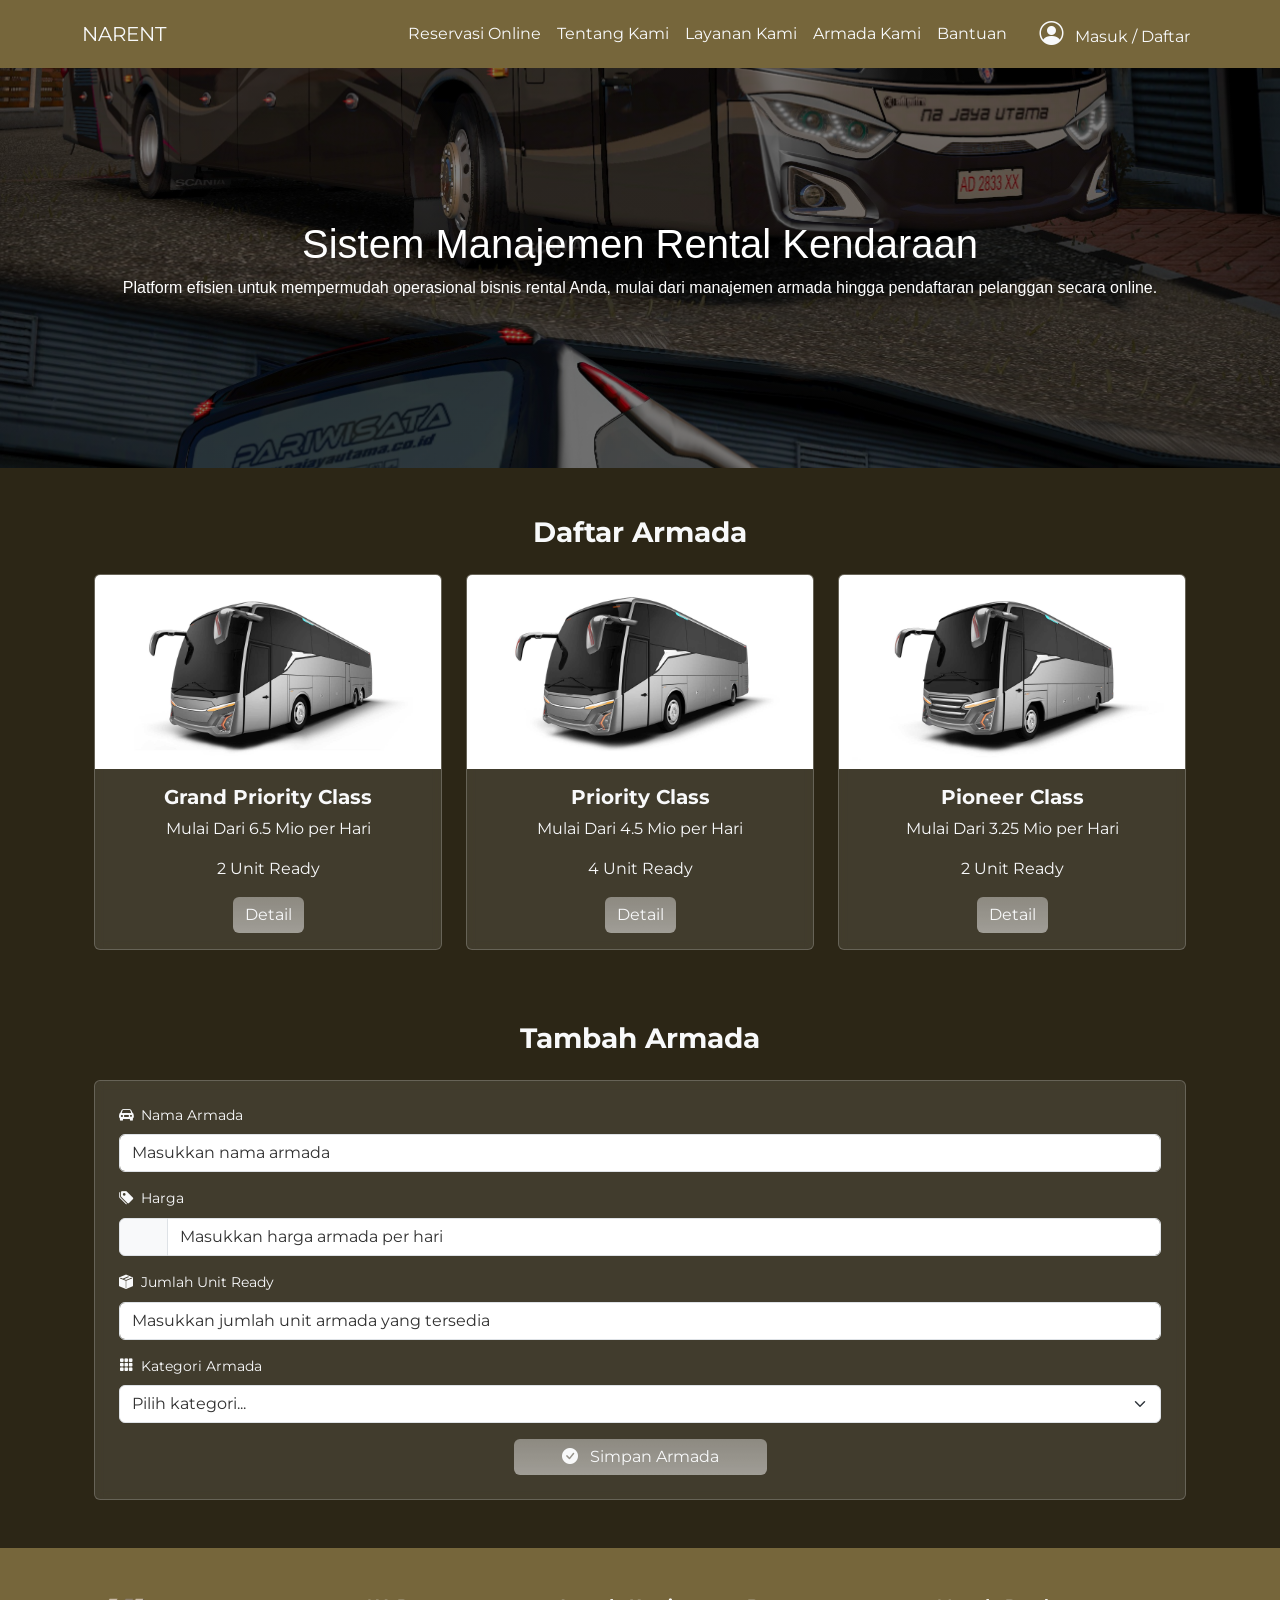
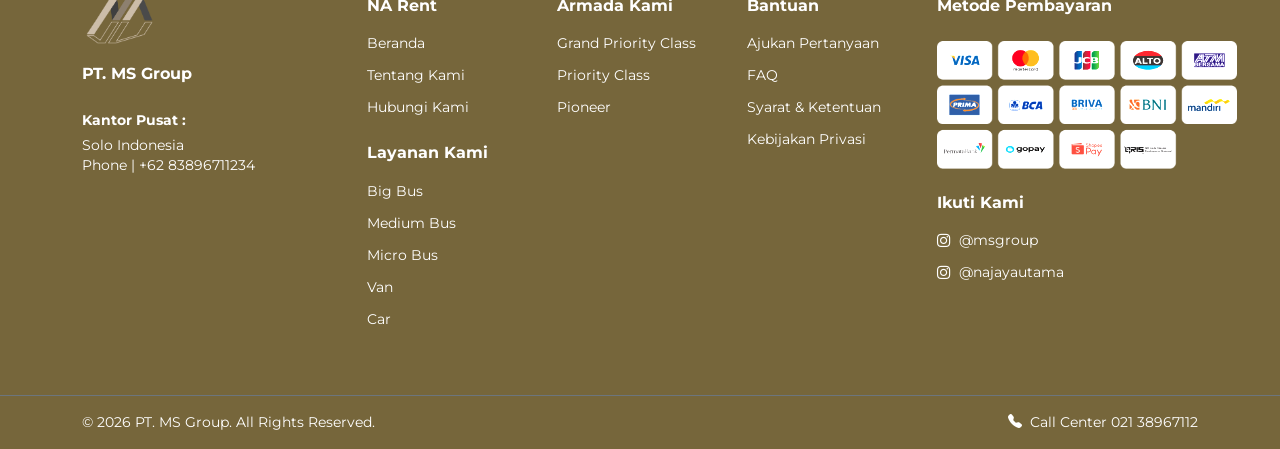
==== narent/index.html @ f9c2f4d8 "Pengumpulan Tugas Week 1" ====
<!DOCTYPE html>
<html lang="id">
<head>
    <meta charset="UTF-8">
    <title>narentcar</title>

    <link href="https://cdn.jsdelivr.net/npm/bootstrap@5.3.3/dist/css/bootstrap.min.css" rel="stylesheet">
    <link href="https://fonts.googleapis.com/css2?family=Montserrat:wght@400;700&display=swap" rel="stylesheet">
    <link rel="stylesheet" href="https://cdn.jsdelivr.net/npm/bootstrap-icons@1.11.3/font/bootstrap-icons.min.css">
    <link rel="stylesheet" href="css/style.css"/>
</head>
<body>
    <nav class="navbar navbar-expand-lg">
        <div class="container">
            <a class="navbar-brand" href="#">NARENT</a>

            <button class="navbar-toggler white" type="button" data-bs-toggle="collapse" data-bs-target="#navbarNav">
                <span class="navbar-toggler-icon"></span>
            </button>

            <div class="collapse navbar-collapse" id="navbarNav">
                <ul class="navbar-nav ms-auto align-items-center">
                    <li class="nav-item">
                        <a class="nav-link" href="#">Reservasi Online</a>
                    </li>                 
                    <li class="nav-item dropdown">
                        <a class="nav-link" href="#">
                            Tentang Kami
                        </a>
                    </li>
                    <li class="nav-item dropdown">
                        <a class="nav-link" href="#">
                            Layanan Kami
                        </a>
                    </li>
                    <li class="nav-item dropdown">
                        <a class="nav-link" href="#">
                            Armada Kami
                        </a>
                    </li>
                    <li class="nav-item dropdown">
                        <a class="nav-link" href="#">
                            Bantuan
                        </a>
                    </li>
                    <li class="nav-item ms-lg-3">
                        <a class="nav-link" href="#">
                            <i class="bi bi-person-circle fs-4 me-2"></i> Masuk / Daftar
                        </a>
                    </li>
                </ul>
            </div>
        </div>
    </nav>

    <div class="hero text-center text-white d-flex align-items-center">
        <div class="container">
            <h1>Sistem Manajemen Rental Kendaraan</h1>
            <p>Platform efisien untuk mempermudah operasional bisnis rental Anda, mulai dari manajemen armada hingga pendaftaran pelanggan secara online.</p>
        </div>
    </div>

    <div class="daftar-armada container mt-5">
        <h3 class="mb-4 fw-bold">Daftar Armada</h3>
        <div class="row">
            <div class="col-md-4">
                <div class="card mb-4">
                    <img src="assets/jb5-shdt.jpg" class="card-img-top"/>
                    <div class="card-body">
                        <h5 class="card-title">Grand Priority Class</h5>
                        <p class="card-text">Mulai Dari 6.5 Mio per Hari</p>
                        <p class="card-text">2 Unit Ready</p>
                        <a href="./armada/grandpriorityclass.html" class="btn btn-primary">Detail</a>
                    </div>
                </div>
            </div>
            <div class="col-md-4">
                <div class="card mb-4">
                    <img src="assets/jb5-mhd.jpg" class="card-img-top"/>
                    <div class="card-body">
                        <h5 class="card-title">Priority Class</h5>
                        <p class="card-text">Mulai Dari 4.5 Mio per Hari</p>
                        <p class="card-text">4 Unit Ready</p>
                        <button class="btn btn-primary">Detail</button>
                    </div>
                </div>
            </div>
            <div class="col-md-4">
                <div class="card mb-4">
                    <img src="assets/jb5-med.jpg" class="card-img-top"/>
                    <div class="card-body">
                        <h5 class="card-title">Pioneer Class</h5>
                        <p class="card-text">Mulai Dari 3.25 Mio per Hari</p>
                        <p class="card-text">2 Unit Ready</p>
                        <button class="btn btn-primary">Detail</button>
                    </div>
                </div>
            </div>
        </div>
    </div>

    <div class="tambah-armada container mt-5 mb-5">
        <h3 class="mb-4 fw-bold text-white">Tambah Armada</h3>
        <div class="card p-4">
            <form>
                <div class="mb-3">
                    <label class="form-label d-flex align-items-center">
                        <i class="bi bi-car-front-fill me-2"></i> Nama Armada
                    </label>
                    <input style="-webkit-text-fill-color: rgb(49, 49, 49);" type="text" class="form-control" placeholder="Masukkan nama armada" />
                </div>

                <div class="mb-3">
                    <label class="form-label d-flex align-items-center">
                        <i class="bi bi-tags-fill me-2"></i> Harga
                    </label>
                    <div class="input-group">
                        <span class="input-group-text">Rp</span>
                        <input style="-webkit-text-fill-color: rgb(49, 49, 49);" type="number" class="form-control" placeholder="Masukkan harga armada per hari" />
                    </div>
                </div>
                <div class="mb-3">
                    <label class="form-label d-flex align-items-center">
                        <i class="bi bi-box-seam-fill me-2"></i> Jumlah Unit Ready
                    </label>
                    <input style="-webkit-text-fill-color: rgb(49, 49, 49);" type="number" class="form-control" placeholder="Masukkan jumlah unit armada yang tersedia" />
                </div>

                <div class="mb-3">
                    <label class="form-label d-flex align-items-center">
                        <i class="bi bi-grid-3x3-gap-fill me-2"></i> Kategori Armada
                    </label>
                    <select style="-webkit-text-fill-color: rgb(49, 49, 49);" class="form-select">
                        <option selected disabled>Pilih kategori...</option>
                        <option>Big Bus</option>
                        <option>Medium Bus</option>
                        <option>Micro Bus</option>
                        <option>Van</option>
                        <option>Car</option>
                    </select>
                </div>

                <div class="text-center">
                    <button type="submit" class="btn btn-primary px-5">
                        <i class="bi bi-check-circle-fill me-2"></i> Simpan Armada
                    </button>
                </div>
            </form>
        </div>
    </div>
    
    <footer class="main-footer">
        <div class="container py-5">
            <div class="row gy-4">
                <div class="col-lg-3 col-md-6">
                    <img src="assets/logo.png" alt="Logo" class="mb-3" style="max-height: 50px;">
                    <p class="fw-bold mb-1">PT. MS Group</p>
                    <div class="office-info mt-4">
                        <p class="fw-bold mb-1">Kantor Pusat :</p>
                        <p class="small">
                            Solo Indonesia<br>
                            Phone | +62 83896711234
                        </p>
                    </div>
                </div>
                <div class="col-lg-2 col-md-6">
                    <h6 class="fw-bold mb-3">NA Rent</h6>
                    <ul class="list-unstyled footer-links">
                        <li><a href="../index.html">Beranda</a></li>
                        <li><a href="#">Tentang Kami</a></li>
                        <li><a href="#">Hubungi Kami</a></li>
                    </ul>
                    <h6 class="fw-bold mb-3 mt-4">Layanan Kami</h6>
                    <ul class="list-unstyled footer-links">
                        <li><a href="#">Big Bus</a></li>
                        <li><a href="#">Medium Bus</a></li>
                        <li><a href="#">Micro Bus</a></li>
                        <li><a href="#">Van</a></li>
                        <li><a href="#">Car</a></li>
                    </ul>
                </div>
                <div class="col-lg-2 col-md-6">
                    <h6 class="fw-bold mb-3">Armada Kami</h6>
                    <ul class="list-unstyled footer-links">
                        <li><a href="armada/grandpriorityclass.html">Grand Priority Class</a></li>
                        <li><a href="#">Priority Class</a></li>
                        <li><a href="#">Pioneer</a></li>
                    </ul>
                </div>
                <div class="col-lg-2 col-md-6">
                    <h6 class="fw-bold mb-3">Bantuan</h6>
                    <ul class="list-unstyled footer-links">
                        <li><a href="#">Ajukan Pertanyaan</a></li>
                        <li><a href="#">FAQ</a></li>
                        <li><a href="#">Syarat & Ketentuan</a></li>
                        <li><a href="#">Kebijakan Privasi</a></li>
                    </ul>
                </div>
                <div class="col-lg-3 col-md-12">
                    <h6 class="fw-bold mb-3">Metode Pembayaran</h6>
                    <div class="payment-grid">
                        <img src="assets/footer-payment.png" alt="Metode Pembayaran">
                    </div>  
                    <h6 class="fw-bold mb-3 mt-4">Ikuti Kami</h6>
                    <ul class="list-unstyled footer-links">
                        <li>
                            <a href="https://instagram.com/msgroup" class="text-white text-decoration-none">
                                <i class="bi bi-instagram me-2"></i>@msgroup
                            </a>
                        </li>
                        <li>
                            <a href="https://instagram.com/najayautama" class="text-white text-decoration-none">
                                <i class="bi bi-instagram me-2"></i>@najayautama
                            </a>
                        </li>
                    </ul>
                </div>
            </div>
        </div>
        <div class="footer-bottom py-3 border-top border-secondary">
            <div class="container d-flex flex-column flex-md-row justify-content-between align-items-center">
                <p class="mb-0 small">© 2026 PT. MS Group. All Rights Reserved.</p>
                <p class="mb-0 small">
                    <i class="bi bi-telephone-fill me-2"></i>Call Center 021 38967112
                </p>
            </div>
        </div>
    </footer>
    
    <script src="https://cdn.jsdelivr.net/npm/bootstrap@5.3.3/dist/js/bootstrap.bundle.min.js"></script>
</body>
</html>
---- narent/css/style.css ----
body {
    font-family: Arial, sans-serif;
    background-color: #2c2616;
}

.hero {
    height: 400px;
    background-image: linear-gradient(rgba(0, 0, 0, 0.5), rgba(0, 0, 0, 0.5)), url("../assets/bg-hp.jpg");
    background-size: cover;
    background-position: center;
    background-repeat: no-repeat;
    position: relative;
    display: flex;
    align-items: center;
    justify-content: center;
}


.dashboard-card {
    transition: 0.3s;
}

.dashboard-card:hover {
    transform: scale(1.05);
}

footer {
    margin-top: 50px;
}

nav {
    background-color: #76663b;
    font-family: 'Montserrat', sans-serif;
    -webkit-text-fill-color: #f8f9fa;
}

.navbar-toggler-icon {
    filter: invert(100%);
}

.navbar-toggler {
    border-color: rgba(255, 255, 255, 0.5);
}
.navbar-toggler:focus {
    box-shadow: 0 0 0 0.25rem rgba(255, 255, 255, 0.25) !important;
}

.navbar-toggler:active,
.navbar-toggler-icon:focus {
    outline: none !important;
    box-shadow: none !important;
}

.card {
    background-color: rgba(255, 255, 255, 0.1);
    border: 1px solid rgba(255, 255, 255, 0.2);
    backdrop-filter: blur(5px);
    color: white;
    font-family: 'Montserrat', sans-serif;
}

.card-title {
    text-align: center;
    font-weight: 700;
    color: #ffffff;
}

.card-text {
    text-align: center;
    font-weight: 400;
    color: #f8f9fa;
}

.card-body {
    display: flex;
    flex-direction: column;
    align-items: center;
    text-align: center;
}

.btn-primary {
    background: linear-gradient(rgba(255, 255, 255, 0.4), rgba(255, 255, 255, 0.5)) !important;
    border: 0px solid white !important;
    color: white !important;
    font-family: 'Montserrat', sans-serif;
    font-weight: 400;
    transition: 0.3s;
    width: fit-content;
}

.btn-primary:hover {
    background-color: white !important;
    color: #2c2616 !important;
}

.daftar-armada {
    text-align: center;
    -webkit-text-fill-color: #f8f9fa;
    font-family: 'Montserrat', sans-serif;
    font-weight: 700;
    width: 100%;
    padding-right: var(--bs-gutter-x, 0.75rem);
    padding-left: var(--bs-gutter-x, 0.75rem);
    margin-right: auto;
    margin-left: auto;
    margin-top: 3rem !important; 
}

.tambah-armada {
    width: 100%;
    text-align: center;
    -webkit-text-fill-color: #f8f9fa;
    font-family: 'Montserrat', sans-serif;
    padding-right: var(--bs-gutter-x, 0.75rem);
    padding-left: var(--bs-gutter-x, 0.75rem);
    margin-right: auto;
    margin-left: auto;
    margin-top: 3rem !important;
    margin-bottom: 3rem !important;
}

footer {
    background-color: #76663b;
    font-family: 'Montserrat', sans-serif;
}

.form-label {
    color: white;
    font-family: 'Montserrat', sans-serif;
    font-size: 0.9rem;
}

.form-label i {
    color: #f8f9fa;
}

.armada-gpc {
    height: 400px;
    background-image: linear-gradient(rgba(0, 0, 0, 0.5), rgba(0, 0, 0, 0.5)), url("../assets/gpc.jpg");
    background-size: cover;
    background-position: center;
    background-repeat: no-repeat;
    position: relative;
    display: flex;
    align-items: center; 
    justify-content: flex-end; 
    text-align: right; 
}

.gpc-interior{
    height: 400px;
    background-image: linear-gradient(rgba(0, 0, 0, 0.5), rgba(0, 0, 0, 0.5)), url("../assets/gpc-interior.jpg");
    background-size: cover;
    background-position: center;
    background-repeat: no-repeat;
    position: relative;
    display: flex;
    align-items: center;
    justify-content: center;
}

.main-footer {
    margin-top: 0px;
    background-color: #76663b;
    color: #ffffff;
    font-family: 'Montserrat', sans-serif;
}

.footer-links li {
    margin-bottom: 8px;
}

.footer-links a {
    color: #ffffff;
    text-decoration: none;
    font-size: 0.85rem;
    transition: color 0.3s;
}

.footer-links a:hover {
    color: #76663b;
}

.payment-grid {
    display: grid;
    grid-template-columns: repeat(5, 1fr);
    gap: 5px;
    max-width: 250px;
}

.payment-grid img {
    width: 300px;
    height: auto;
    display: block;
    margin-top: 10px;
    filter: brightness(1.2);
}

.footer-bottom {
    background-color: #76663b;
}

.office-info p {
    font-size: 0.85rem;
}
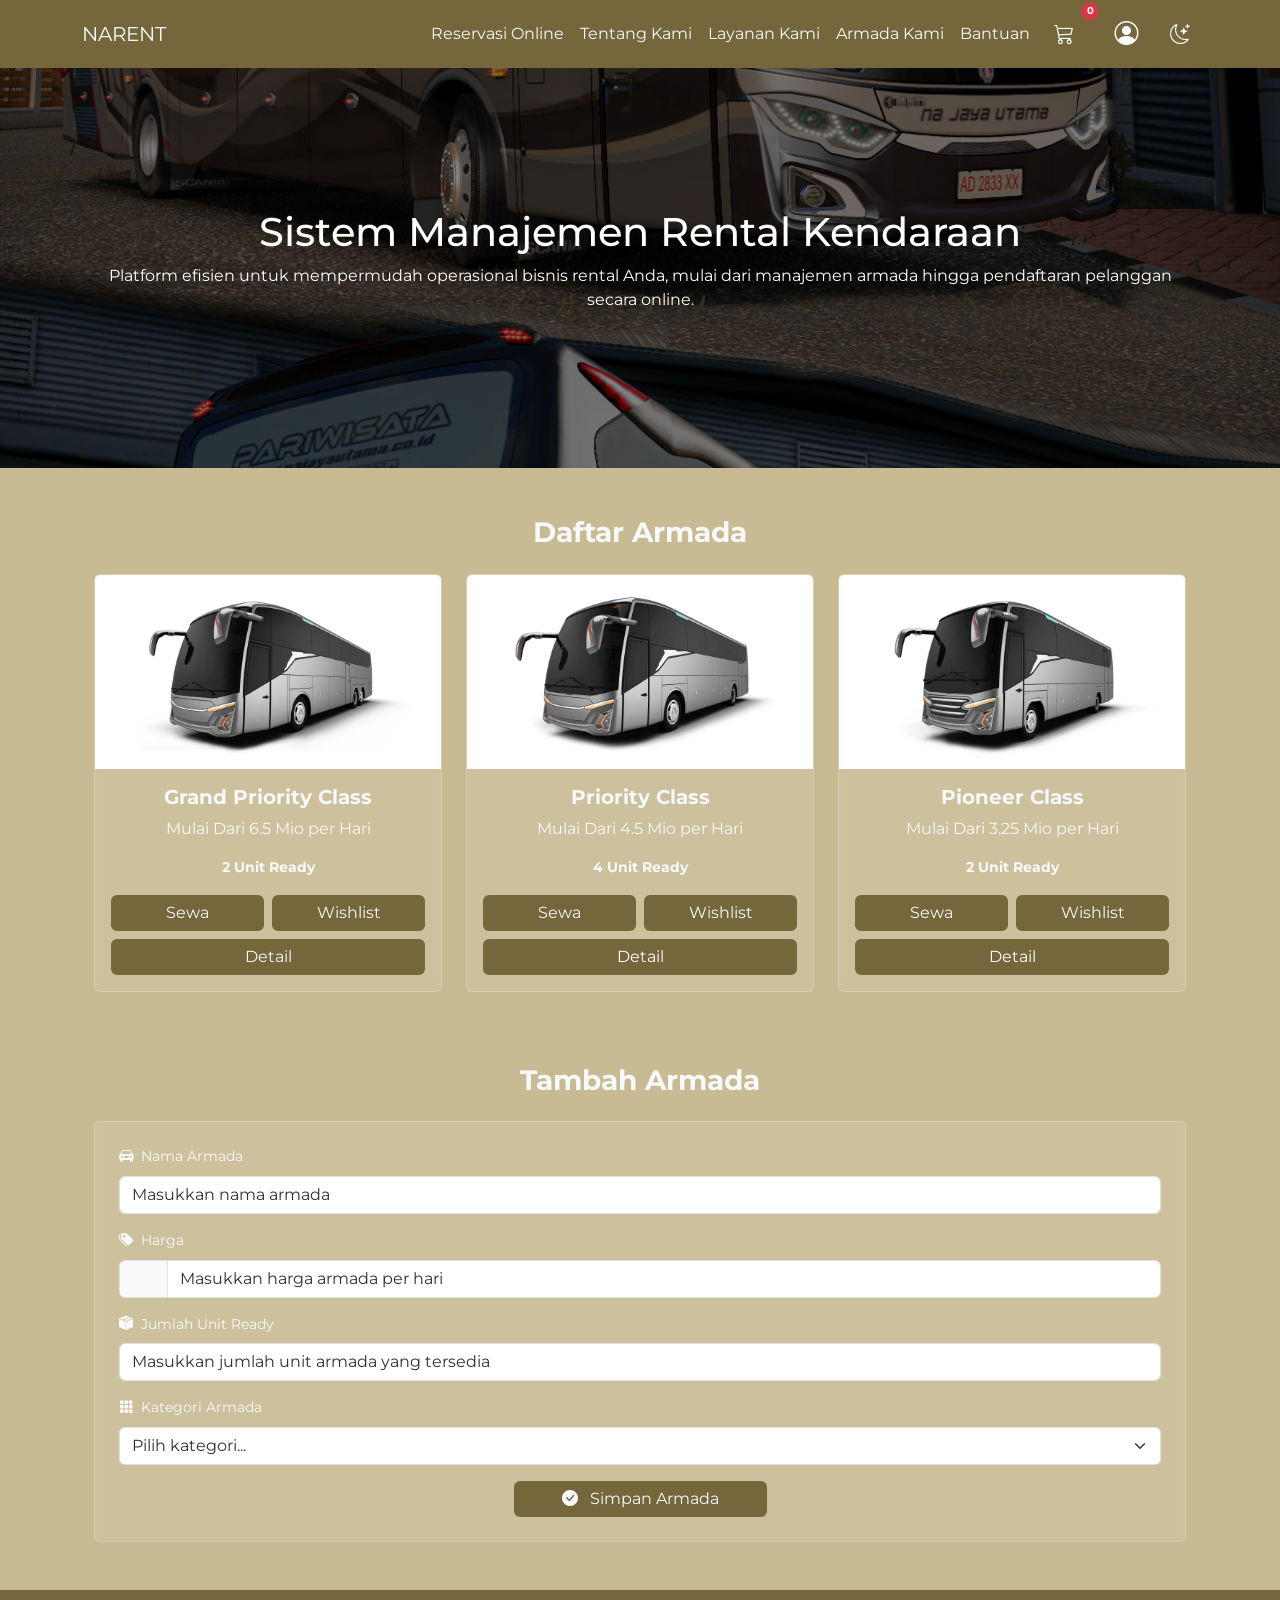
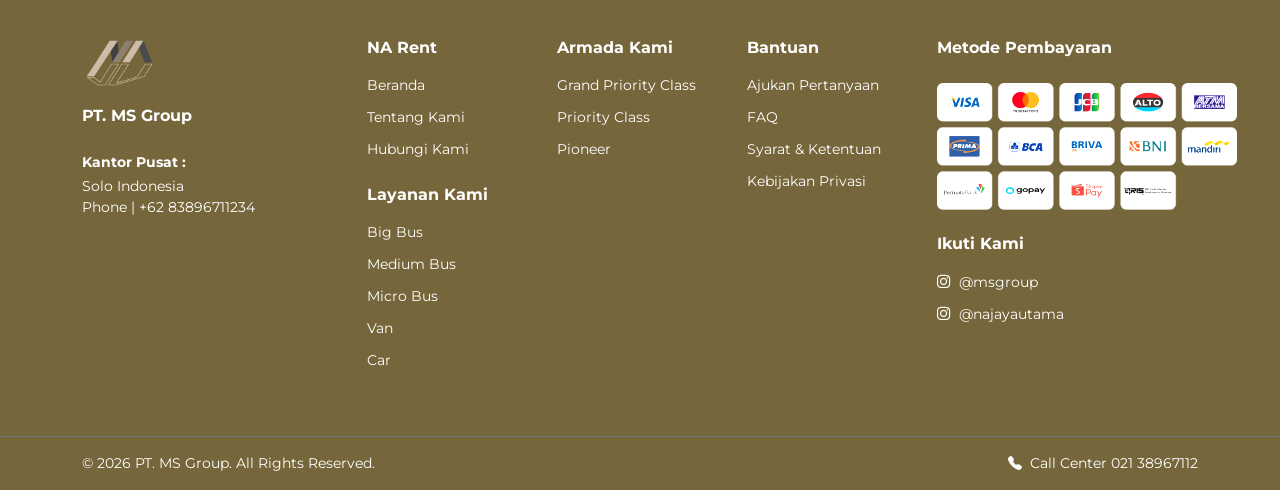
==== commit e0c42d14: "Pengumpulan Tugas Week 2" ====
--- a/narent/index.html
+++ b/narent/index.html
@@ -21,7 +21,9 @@
             <div class="collapse navbar-collapse" id="navbarNav">
                 <ul class="navbar-nav ms-auto align-items-center">
                     <li class="nav-item">
-                        <a class="nav-link" href="#">Reservasi Online</a>
+                        <a class="nav-link" href="#">
+                            Reservasi Online
+                         </a>
                     </li>                 
                     <li class="nav-item dropdown">
                         <a class="nav-link" href="#">
@@ -43,10 +45,22 @@
                             Bantuan
                         </a>
                     </li>
+                    <li class="nav-item">
+                        <a class="nav-link position-relative px-3" href="javascript:void(0)" onclick="tampilkanWishlist()" title="Keranjang Wishlist">
+                            <i class="bi bi-cart3 fs-5"></i> <span id="wishlist-count" class="position-absolute top-0 start-100 translate-middle badge rounded-pill bg-danger" style="font-size: 0.65rem; padding: 0.35em 0.5em;">
+                                0
+                            </span>
+                        </a>
+                    </li>
                     <li class="nav-item ms-lg-3">
                         <a class="nav-link" href="#">
-                            <i class="bi bi-person-circle fs-4 me-2"></i> Masuk / Daftar
-                        </a>
+                            <i class="bi bi-person-circle fs-4 me-2"></i>
+                        </a>
+                    </li>
+                    <li class="nav-item ms-lg-2">
+                        <button id="btn-theme" class="btn nav-link border-0 shadow-none" title="Ganti Tema">
+                            <i class="bi bi-moon-stars fs-5" id="theme-icon"></i>
+                        </button>
                     </li>
                 </ul>
             </div>
@@ -69,8 +83,11 @@
                     <div class="card-body">
                         <h5 class="card-title">Grand Priority Class</h5>
                         <p class="card-text">Mulai Dari 6.5 Mio per Hari</p>
-                        <p class="card-text">2 Unit Ready</p>
-                        <a href="./armada/grandpriorityclass.html" class="btn btn-primary">Detail</a>
+                        <span class="stok-text mb-3">2 Unit Ready</span> <div class="d-flex justify-content-between w-100 mb-2">
+                            <button class="btn btn-primary btn-sewa w-50 me-1">Sewa</button>
+                            <button class="btn btn-primary btn-wishlist w-50 ms-1">Wishlist</button>
+                        </div>
+                        <a href="./armada/grandpriorityclass.html" class="btn btn-primary w-100">Detail</a>
                     </div>
                 </div>
             </div>
@@ -80,8 +97,11 @@
                     <div class="card-body">
                         <h5 class="card-title">Priority Class</h5>
                         <p class="card-text">Mulai Dari 4.5 Mio per Hari</p>
-                        <p class="card-text">4 Unit Ready</p>
-                        <button class="btn btn-primary">Detail</button>
+                        <span class="stok-text mb-3">4 Unit Ready</span> <div class="d-flex justify-content-between w-100 mb-2">
+                            <button class="btn btn-primary btn-sewa w-50 me-1">Sewa</button>
+                            <button class="btn btn-primary btn-wishlist w-50 ms-1">Wishlist</button>
+                        </div>
+                        <a href="" class="btn btn-primary w-100">Detail</a>
                     </div>
                 </div>
             </div>
@@ -91,8 +111,11 @@
                     <div class="card-body">
                         <h5 class="card-title">Pioneer Class</h5>
                         <p class="card-text">Mulai Dari 3.25 Mio per Hari</p>
-                        <p class="card-text">2 Unit Ready</p>
-                        <button class="btn btn-primary">Detail</button>
+                        <span class="stok-text mb-3">2 Unit Ready</span> <div class="d-flex justify-content-between w-100 mb-2">
+                            <button class="btn btn-primary btn-sewa w-50 me-1">Sewa</button>
+                            <button class="btn btn-primary btn-wishlist w-50 ms-1">Wishlist</button>
+                        </div>
+                        <a href="" class="btn btn-primary w-100">Detail</a>
                     </div>
                 </div>
             </div>
@@ -166,7 +189,7 @@
                 <div class="col-lg-2 col-md-6">
                     <h6 class="fw-bold mb-3">NA Rent</h6>
                     <ul class="list-unstyled footer-links">
-                        <li><a href="../index.html">Beranda</a></li>
+                        <li><a href="#">Beranda</a></li>
                         <li><a href="#">Tentang Kami</a></li>
                         <li><a href="#">Hubungi Kami</a></li>
                     </ul>
@@ -227,6 +250,26 @@
         </div>
     </footer>
     
+    <div class="modal fade" id="wishlistModal" tabindex="-1" aria-hidden="true">
+        <div class="modal-dialog">
+            <div class="modal-content">
+            <div class="modal-header">
+                <h5 class="modal-title fw-bold">Daftar Wishlist Anda</h5>
+                <button type="button" class="btn-close" data-bs-dismiss="modal" aria-label="Close"></button>
+            </div>
+            <div class="modal-body">
+                <ul id="daftar-wishlist" class="list-group list-group-flush">
+                    </ul>
+            </div>
+            <div class="modal-footer">
+                <button type="button" class="btn btn-secondary" onclick="hapusWishlist()">Kosongkan</button>
+                <button type="button" class="btn btn-primary" data-bs-dismiss="modal">Tutup</button>
+            </div>
+            </div>
+        </div>
+    </div>
+
     <script src="https://cdn.jsdelivr.net/npm/bootstrap@5.3.3/dist/js/bootstrap.bundle.min.js"></script>
+    <script src="js/script.js"></script>
 </body>
 </html>
--- a/narent/css/style.css
+++ b/narent/css/style.css
@@ -1,6 +1,82 @@
 body {
-    font-family: Arial, sans-serif;
+    font-family: 'Montserrat', sans-serif;
+    background-color: #c8ba92; 
+    color: #212529;
+    transition: background-color 0.3s ease, color 0.3s ease;
+}
+
+body.dark-mode {
     background-color: #2c2616;
+    color: #f8f9fa;
+}
+
+body.dark-mode nav {
+    background-color: #1f1f1f; 
+}
+
+body.dark-mode .card {
+    background-color: rgba(0, 0, 0, 0.4); 
+    border-color: rgba(255, 255, 255, 0.1);
+}
+
+body.dark-mode .main-footer, 
+body.dark-mode .footer-bottom {
+    background-color: #1a1a1a; 
+}
+
+body.dark-mode .modal-content {
+    background-color: #1f1f1f;
+    color: #ffffff; 
+    border: 1px solid rgba(255, 255, 255, 0.2);
+}
+
+body.dark-mode .modal-header {
+    border-bottom: 1px solid rgba(255, 255, 255, 0.1);
+}
+
+body.dark-mode .modal-footer {
+    border-top: 1px solid rgba(255, 255, 255, 0.1);
+}
+
+body.dark-mode .modal-title {
+    color: #ffffff !important;
+}
+
+body.dark-mode .list-group-item {
+    background-color: transparent;
+    color: #ffffff;
+    border-color: rgba(255, 255, 255, 0.1);
+}
+
+body.dark-mode .btn-close {
+    filter: invert(1) grayscale(100%) brightness(200%);
+}
+
+body:not(.dark-mode) .btn-primary {
+    background: #76663b !important;
+    border: none !important;
+}
+
+body.dark-mode .modal-body .text-muted {
+    color: #cbd5e0 !important; 
+}
+
+body.dark-mode .modal-body small {
+    color: #f8f9fa !important;
+}
+
+body.dark-mode .modal-body h6 {
+    color: #ffffff !important;
+}
+
+body.dark-mode #sewaModal .modal-content,
+body.dark-mode #wishlistNotifModal .modal-content {
+    background-color: #1f1f1f;
+    color: white;
+}
+
+body.dark-mode .text-muted {
+    color: #cbd5e0 !important;
 }
 
 .hero {
@@ -15,15 +91,6 @@
     justify-content: center;
 }
 
-
-.dashboard-card {
-    transition: 0.3s;
-}
-
-.dashboard-card:hover {
-    transform: scale(1.05);
-}
-
 footer {
     margin-top: 50px;
 }
@@ -31,7 +98,6 @@
 nav {
     background-color: #76663b;
     font-family: 'Montserrat', sans-serif;
-    -webkit-text-fill-color: #f8f9fa;
 }
 
 .navbar-toggler-icon {
@@ -43,6 +109,9 @@
 }
 .navbar-toggler:focus {
     box-shadow: 0 0 0 0.25rem rgba(255, 255, 255, 0.25) !important;
+}
+.navbar-brand, .nav-link {
+    color: #f8f9fa !important;
 }
 
 .navbar-toggler:active,
@@ -85,7 +154,7 @@
     font-family: 'Montserrat', sans-serif;
     font-weight: 400;
     transition: 0.3s;
-    width: fit-content;
+    display: inline-block;
 }
 
 .btn-primary:hover {
@@ -202,4 +271,11 @@
 
 .office-info p {
     font-size: 0.85rem;
+}
+
+.stok-text {
+    display: block;
+    margin-bottom: 15px;
+    font-size: 0.9rem;
+    color: #f8f9fa;
 }
